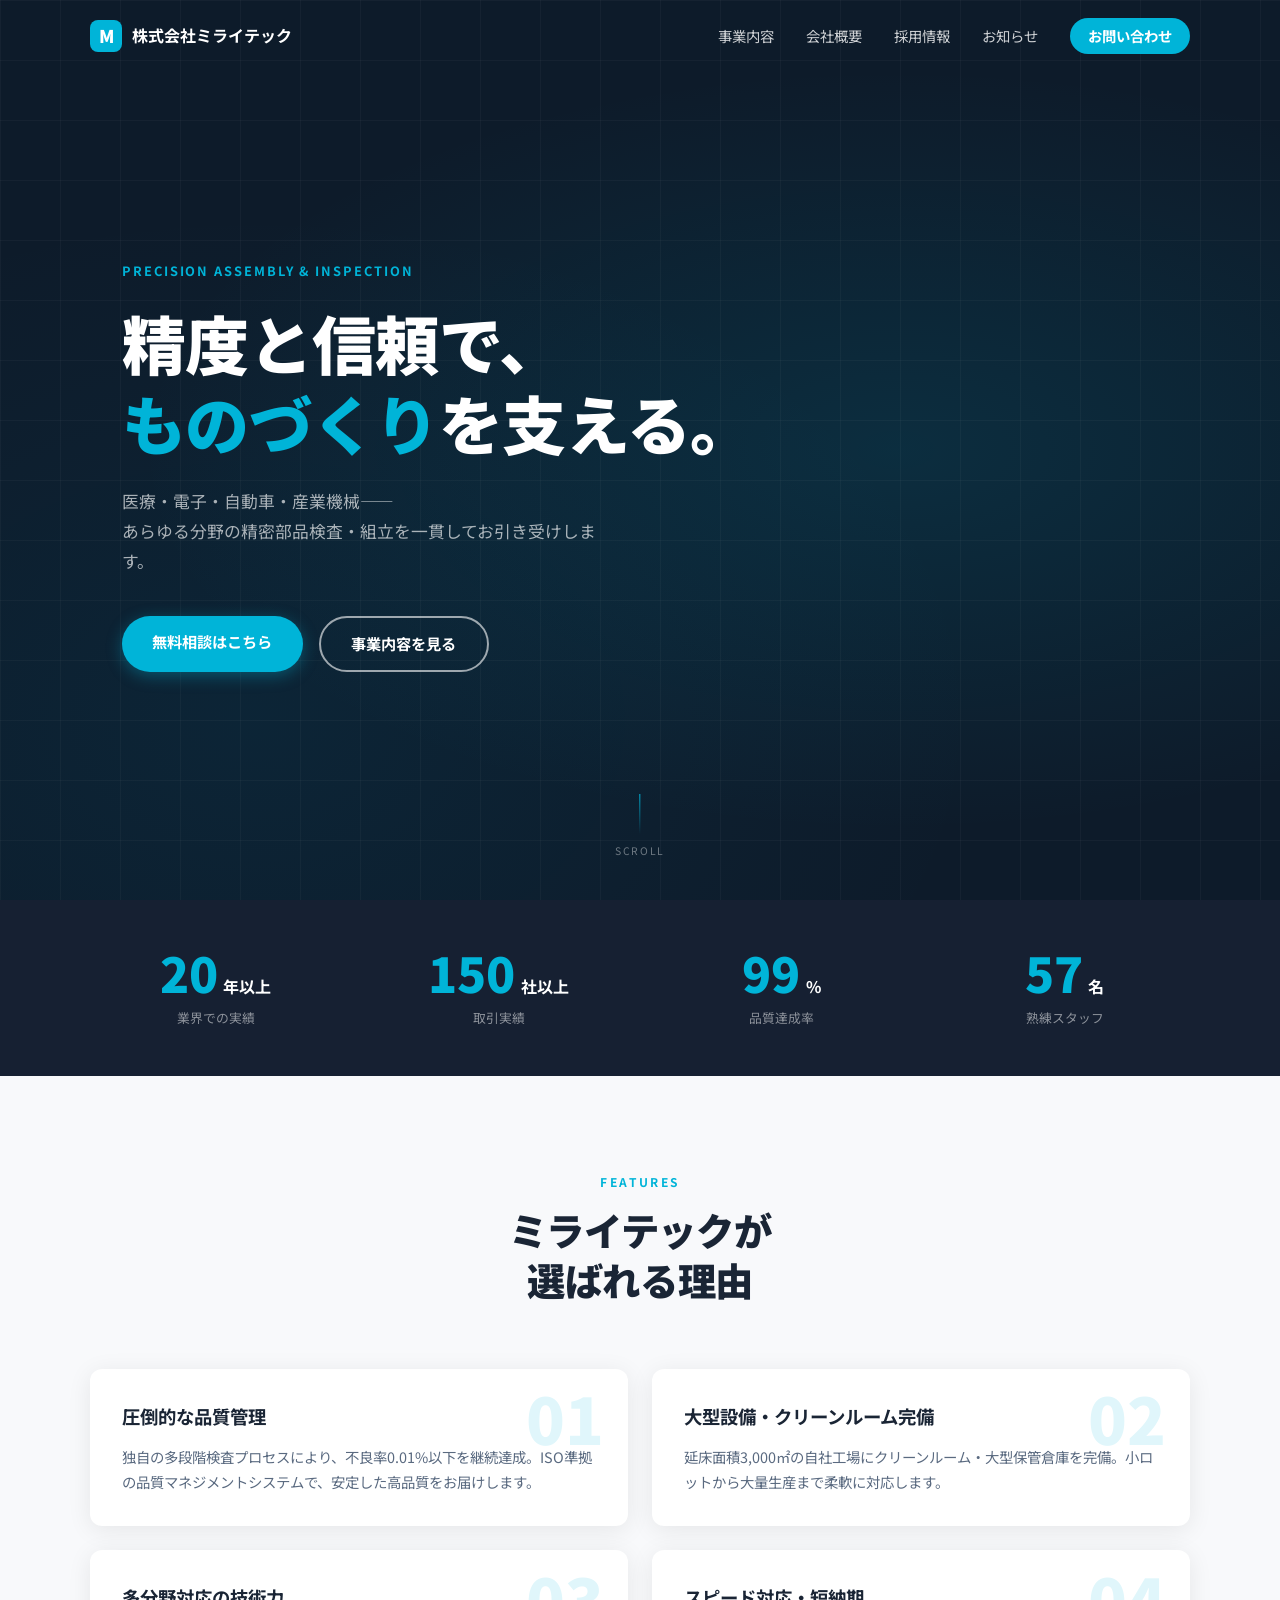
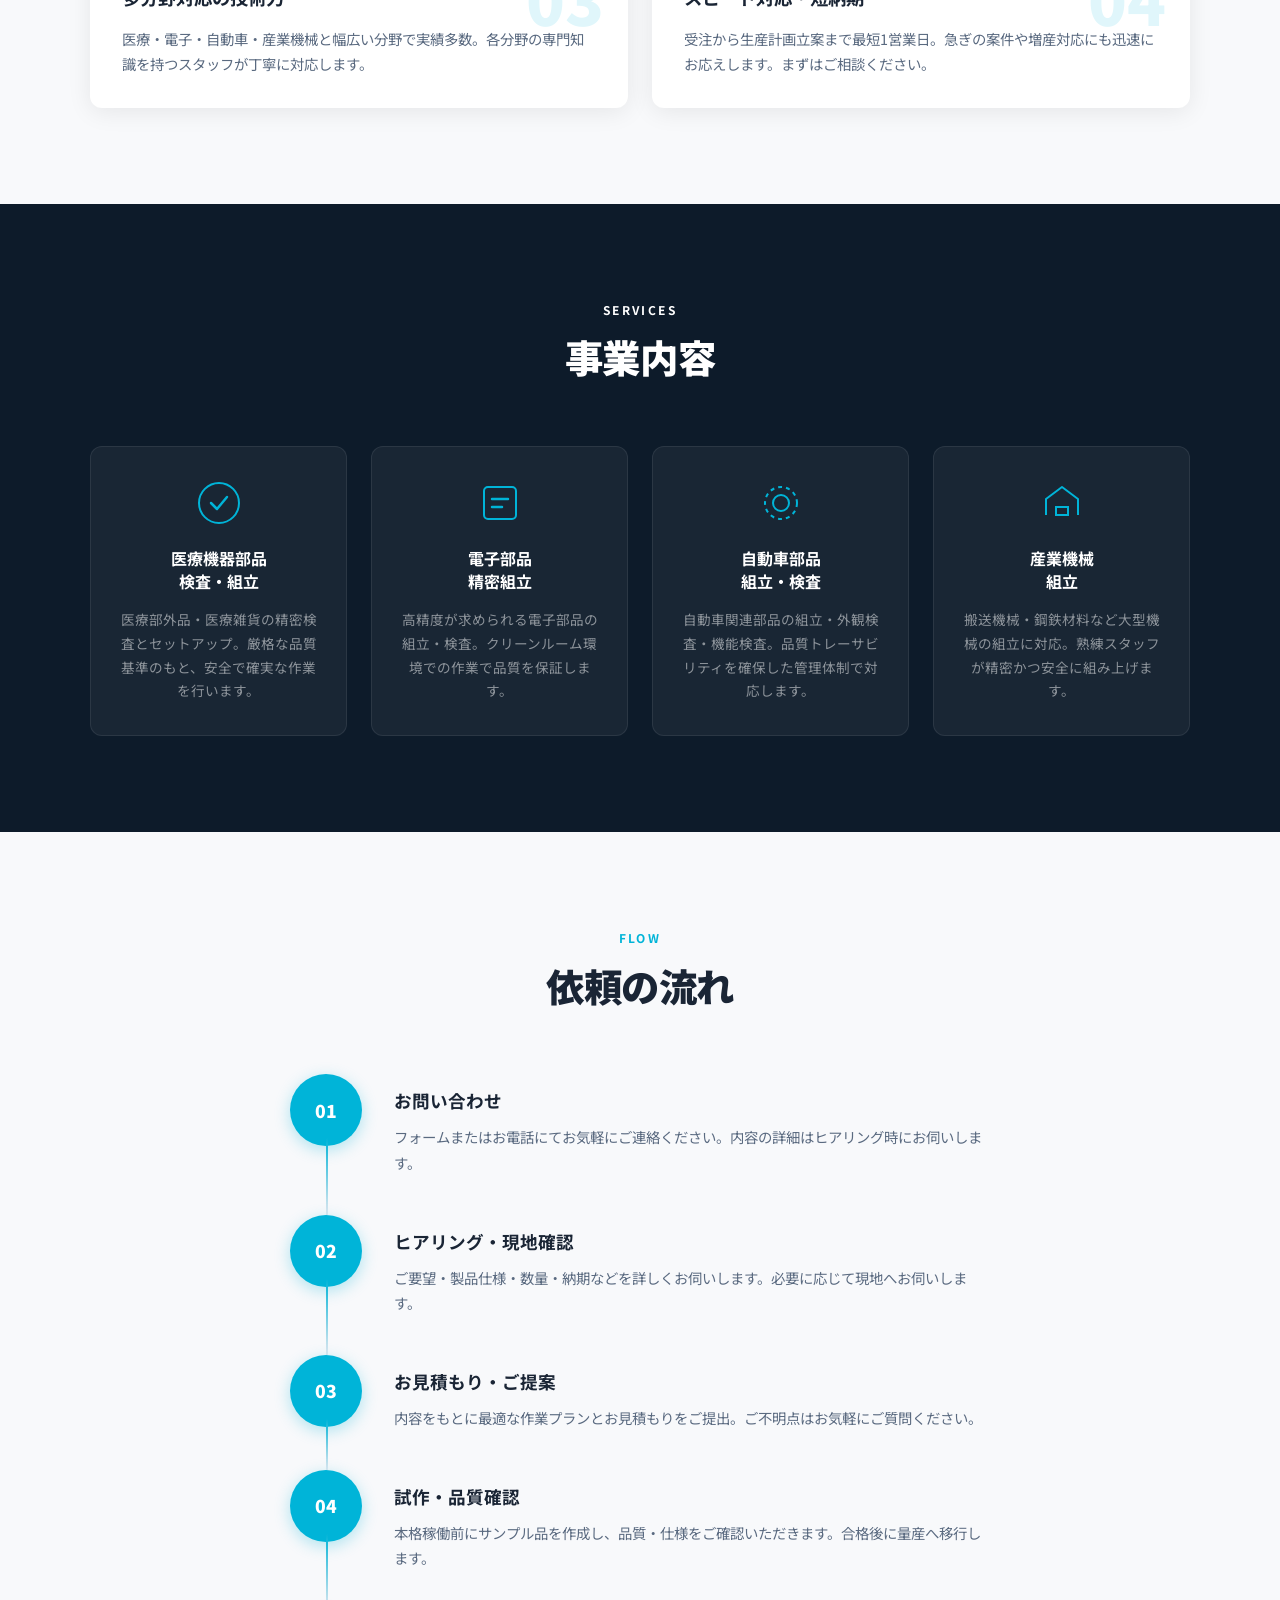
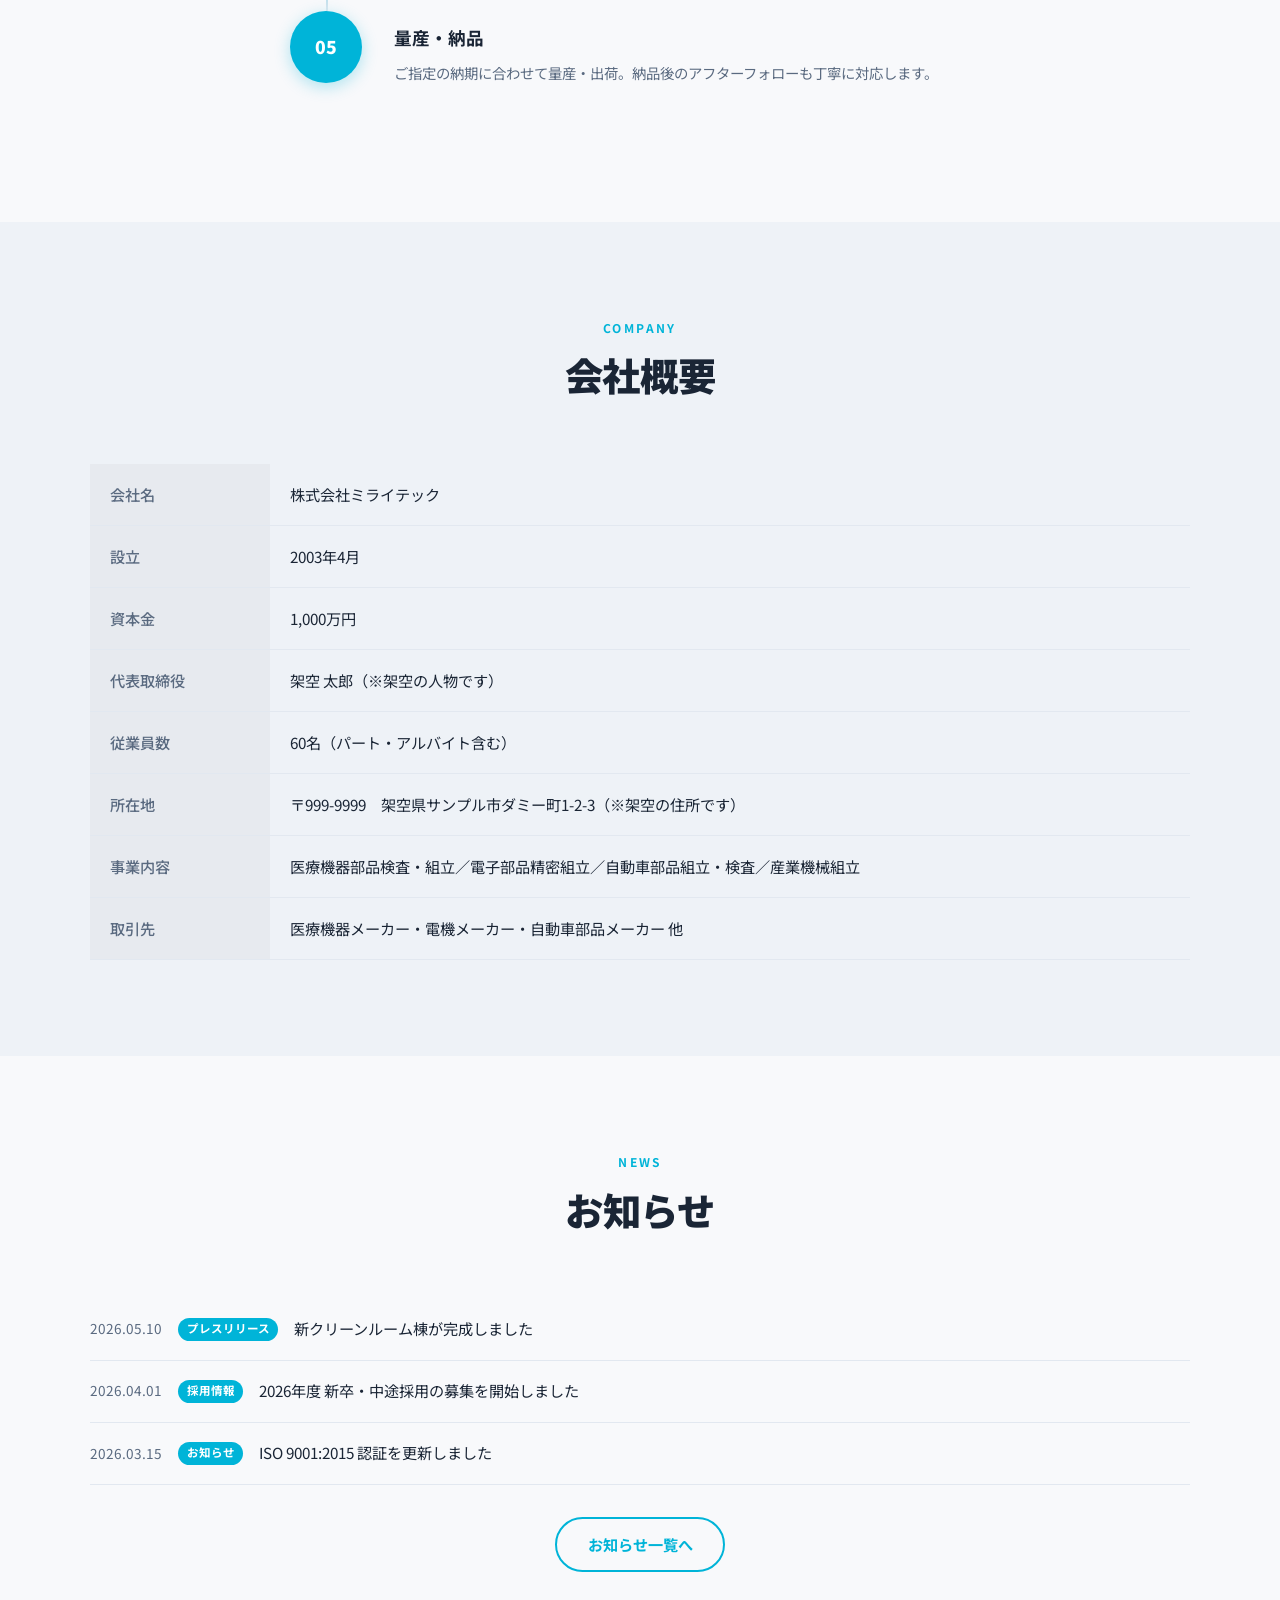
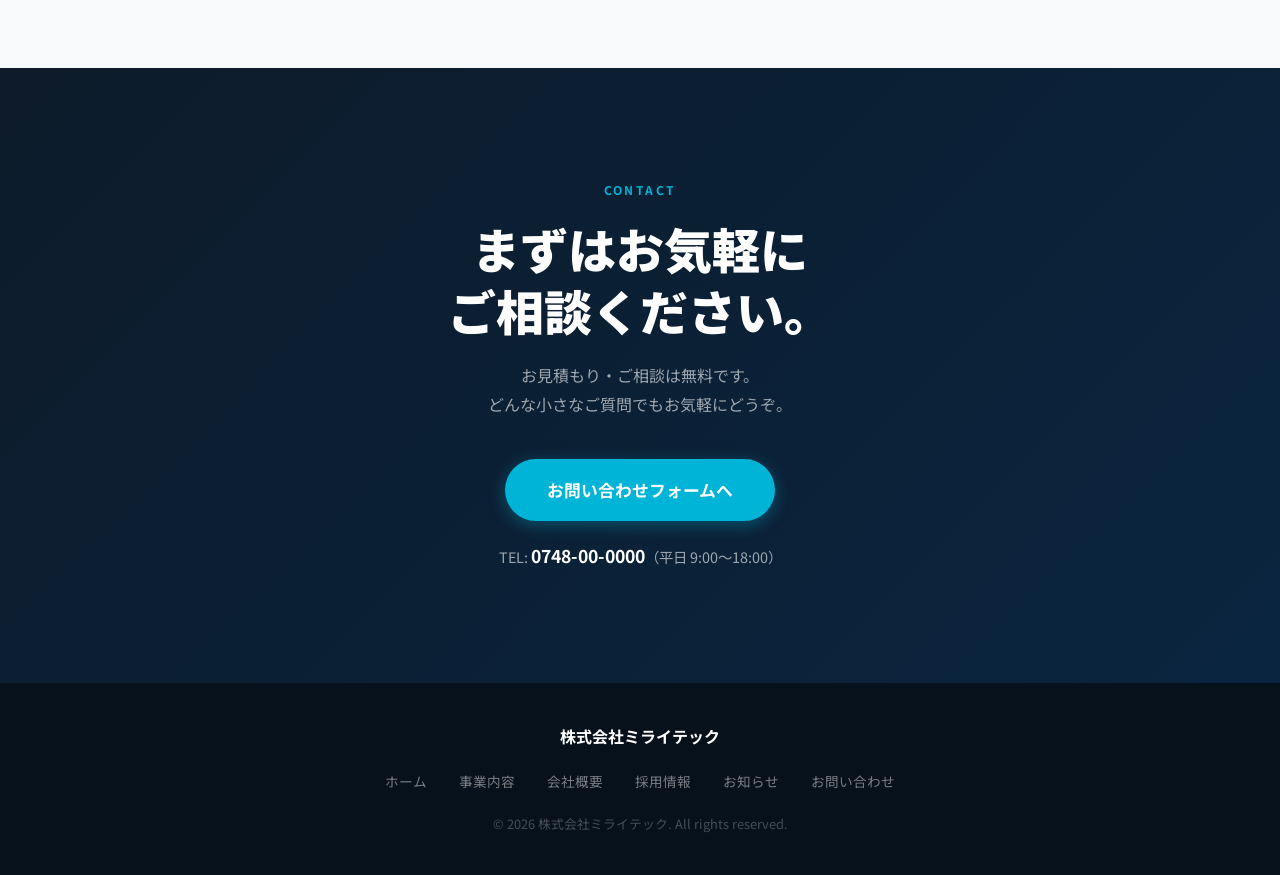
==== samples/sample01/index.html @ 369eb9e8 "Deploy: 2026-05-22 00:27" ====
<!DOCTYPE html>
<html lang="ja">
<head>
  <meta charset="UTF-8">
  <meta name="viewport" content="width=device-width, initial-scale=1.0">
  <title>株式会社ミライテック | 精密部品検査・組立</title>
  <link rel="preconnect" href="https://fonts.googleapis.com">
  <link rel="preconnect" href="https://fonts.gstatic.com" crossorigin>
  <link href="https://fonts.googleapis.com/css2?family=Noto+Sans+JP:wght@400;500;700;900&display=swap" rel="stylesheet">
  <link rel="stylesheet" href="style.css">
</head>
<body>

  <!-- Nav -->
  <header class="nav" id="top">
    <div class="nav__inner">
      <a href="#top" class="nav__logo">
        <span class="nav__logo-mark">M</span>
        <span>株式会社ミライテック</span>
      </a>
      <nav>
        <ul class="nav__links">
          <li><a href="services.html">事業内容</a></li>
          <li><a href="company.html">会社概要</a></li>
          <li><a href="recruit.html">採用情報</a></li>
          <li><a href="news.html">お知らせ</a></li>
          <li><a href="#contact" class="nav__cta">お問い合わせ</a></li>
        </ul>
      </nav>
    </div>
  </header>

  <!-- Hero -->
  <section class="hero" id="hero">
    <div class="hero__bg">
      <div class="hero__grid"></div>
    </div>
    <div class="hero__inner">
      <p class="hero__label">Precision Assembly &amp; Inspection</p>
      <h1 class="hero__title">精度と信頼で、<br><span class="hero__title--accent">ものづくり</span>を支える。</h1>
      <p class="hero__sub">医療・電子・自動車・産業機械——<br>あらゆる分野の精密部品検査・組立を一貫してお引き受けします。</p>
      <div class="hero__actions">
        <a href="#contact" class="btn btn--primary">無料相談はこちら</a>
        <a href="#services" class="btn btn--outline">事業内容を見る</a>
      </div>
    </div>
    <div class="hero__scroll">
      <span></span>
      <p>SCROLL</p>
    </div>
  </section>

  <!-- Stats -->
  <section class="stats">
    <div class="stats__inner">
      <div class="stats__item">
        <p class="stats__num" data-target="20">0</p>
        <p class="stats__unit">年以上</p>
        <p class="stats__label">業界での実績</p>
      </div>
      <div class="stats__item">
        <p class="stats__num" data-target="150">0</p>
        <p class="stats__unit">社以上</p>
        <p class="stats__label">取引実績</p>
      </div>
      <div class="stats__item">
        <p class="stats__num" data-target="99">0</p>
        <p class="stats__unit">%</p>
        <p class="stats__label">品質達成率</p>
      </div>
      <div class="stats__item">
        <p class="stats__num" data-target="60">0</p>
        <p class="stats__unit">名</p>
        <p class="stats__label">熟練スタッフ</p>
      </div>
    </div>
  </section>

  <!-- Features -->
  <section class="section" id="features">
    <div class="container">
      <div class="section__head">
        <p class="section__label">FEATURES</p>
        <h2 class="section__title">ミライテックが<br>選ばれる理由</h2>
      </div>
      <div class="features__grid">
        <div class="feature-card">
          <div class="feature-card__num">01</div>
          <h3 class="feature-card__title">圧倒的な品質管理</h3>
          <p class="feature-card__desc">独自の多段階検査プロセスにより、不良率0.01%以下を継続達成。ISO準拠の品質マネジメントシステムで、安定した高品質をお届けします。</p>
        </div>
        <div class="feature-card">
          <div class="feature-card__num">02</div>
          <h3 class="feature-card__title">大型設備・クリーンルーム完備</h3>
          <p class="feature-card__desc">延床面積3,000㎡の自社工場にクリーンルーム・大型保管倉庫を完備。小ロットから大量生産まで柔軟に対応します。</p>
        </div>
        <div class="feature-card">
          <div class="feature-card__num">03</div>
          <h3 class="feature-card__title">多分野対応の技術力</h3>
          <p class="feature-card__desc">医療・電子・自動車・産業機械と幅広い分野で実績多数。各分野の専門知識を持つスタッフが丁寧に対応します。</p>
        </div>
        <div class="feature-card">
          <div class="feature-card__num">04</div>
          <h3 class="feature-card__title">スピード対応・短納期</h3>
          <p class="feature-card__desc">受注から生産計画立案まで最短1営業日。急ぎの案件や増産対応にも迅速にお応えします。まずはご相談ください。</p>
        </div>
      </div>
    </div>
  </section>

  <!-- Services -->
  <section class="section section--dark" id="services">
    <div class="container">
      <div class="section__head section__head--light">
        <p class="section__label">SERVICES</p>
        <h2 class="section__title">事業内容</h2>
      </div>
      <div class="services__grid">
        <div class="service-card">
          <div class="service-card__icon">
            <svg viewBox="0 0 48 48" fill="none" xmlns="http://www.w3.org/2000/svg">
              <circle cx="24" cy="24" r="20" stroke="currentColor" stroke-width="2"/>
              <path d="M16 24l6 6 10-12" stroke="currentColor" stroke-width="2.5" stroke-linecap="round" stroke-linejoin="round"/>
            </svg>
          </div>
          <h3 class="service-card__title">医療機器部品<br>検査・組立</h3>
          <p class="service-card__desc">医療部外品・医療雑貨の精密検査とセットアップ。厳格な品質基準のもと、安全で確実な作業を行います。</p>
        </div>
        <div class="service-card">
          <div class="service-card__icon">
            <svg viewBox="0 0 48 48" fill="none" xmlns="http://www.w3.org/2000/svg">
              <rect x="8" y="8" width="32" height="32" rx="4" stroke="currentColor" stroke-width="2"/>
              <path d="M16 20h16M16 28h10" stroke="currentColor" stroke-width="2.5" stroke-linecap="round"/>
            </svg>
          </div>
          <h3 class="service-card__title">電子部品<br>精密組立</h3>
          <p class="service-card__desc">高精度が求められる電子部品の組立・検査。クリーンルーム環境での作業で品質を保証します。</p>
        </div>
        <div class="service-card">
          <div class="service-card__icon">
            <svg viewBox="0 0 48 48" fill="none" xmlns="http://www.w3.org/2000/svg">
              <circle cx="24" cy="24" r="8" stroke="currentColor" stroke-width="2"/>
              <circle cx="24" cy="24" r="16" stroke="currentColor" stroke-width="2" stroke-dasharray="4 4"/>
            </svg>
          </div>
          <h3 class="service-card__title">自動車部品<br>組立・検査</h3>
          <p class="service-card__desc">自動車関連部品の組立・外観検査・機能検査。品質トレーサビリティを確保した管理体制で対応します。</p>
        </div>
        <div class="service-card">
          <div class="service-card__icon">
            <svg viewBox="0 0 48 48" fill="none" xmlns="http://www.w3.org/2000/svg">
              <path d="M8 36V20l16-12 16 12v16" stroke="currentColor" stroke-width="2" stroke-linejoin="round"/>
              <rect x="18" y="28" width="12" height="8" stroke="currentColor" stroke-width="2"/>
            </svg>
          </div>
          <h3 class="service-card__title">産業機械<br>組立</h3>
          <p class="service-card__desc">搬送機械・鋼鉄材料など大型機械の組立に対応。熟練スタッフが精密かつ安全に組み上げます。</p>
        </div>
      </div>
    </div>
  </section>

  <!-- Flow -->
  <section class="section" id="flow">
    <div class="container">
      <div class="section__head">
        <p class="section__label">FLOW</p>
        <h2 class="section__title">依頼の流れ</h2>
      </div>
      <div class="flow__list">
        <div class="flow-step">
          <div class="flow-step__num">01</div>
          <div class="flow-step__body">
            <h3 class="flow-step__title">お問い合わせ</h3>
            <p class="flow-step__desc">フォームまたはお電話にてお気軽にご連絡ください。内容の詳細はヒアリング時にお伺いします。</p>
          </div>
        </div>
        <div class="flow-step">
          <div class="flow-step__num">02</div>
          <div class="flow-step__body">
            <h3 class="flow-step__title">ヒアリング・現地確認</h3>
            <p class="flow-step__desc">ご要望・製品仕様・数量・納期などを詳しくお伺いします。必要に応じて現地へお伺いします。</p>
          </div>
        </div>
        <div class="flow-step">
          <div class="flow-step__num">03</div>
          <div class="flow-step__body">
            <h3 class="flow-step__title">お見積もり・ご提案</h3>
            <p class="flow-step__desc">内容をもとに最適な作業プランとお見積もりをご提出。ご不明点はお気軽にご質問ください。</p>
          </div>
        </div>
        <div class="flow-step">
          <div class="flow-step__num">04</div>
          <div class="flow-step__body">
            <h3 class="flow-step__title">試作・品質確認</h3>
            <p class="flow-step__desc">本格稼働前にサンプル品を作成し、品質・仕様をご確認いただきます。合格後に量産へ移行します。</p>
          </div>
        </div>
        <div class="flow-step">
          <div class="flow-step__num">05</div>
          <div class="flow-step__body">
            <h3 class="flow-step__title">量産・納品</h3>
            <p class="flow-step__desc">ご指定の納期に合わせて量産・出荷。納品後のアフターフォローも丁寧に対応します。</p>
          </div>
        </div>
      </div>
    </div>
  </section>

  <!-- Company -->
  <section class="section section--alt" id="company">
    <div class="container">
      <div class="section__head">
        <p class="section__label">COMPANY</p>
        <h2 class="section__title">会社概要</h2>
      </div>
      <table class="company-table">
        <tbody>
          <tr>
            <th>会社名</th>
            <td>株式会社ミライテック</td>
          </tr>
          <tr>
            <th>設立</th>
            <td>2003年4月</td>
          </tr>
          <tr>
            <th>資本金</th>
            <td>1,000万円</td>
          </tr>
          <tr>
            <th>代表取締役</th>
            <td>架空 太郎（※架空の人物です）</td>
          </tr>
          <tr>
            <th>従業員数</th>
            <td>60名（パート・アルバイト含む）</td>
          </tr>
          <tr>
            <th>所在地</th>
            <td>〒999-9999　架空県サンプル市ダミー町1-2-3（※架空の住所です）</td>
          </tr>
          <tr>
            <th>事業内容</th>
            <td>医療機器部品検査・組立／電子部品精密組立／自動車部品組立・検査／産業機械組立</td>
          </tr>
          <tr>
            <th>取引先</th>
            <td>医療機器メーカー・電機メーカー・自動車部品メーカー 他</td>
          </tr>
        </tbody>
      </table>
    </div>
  </section>

  <!-- News -->
  <section class="section" id="news">
    <div class="container">
      <div class="section__head">
        <p class="section__label">NEWS</p>
        <h2 class="section__title">お知らせ</h2>
      </div>
      <ul class="news__list">
        <li class="news-item">
          <a href="news.html">
            <span class="news-item__date">2026.05.10</span>
            <span class="news-item__cat">プレスリリース</span>
            <span class="news-item__title">新クリーンルーム棟が完成しました</span>
          </a>
        </li>
        <li class="news-item">
          <a href="news.html">
            <span class="news-item__date">2026.04.01</span>
            <span class="news-item__cat">採用情報</span>
            <span class="news-item__title">2026年度 新卒・中途採用の募集を開始しました</span>
          </a>
        </li>
        <li class="news-item">
          <a href="news.html">
            <span class="news-item__date">2026.03.15</span>
            <span class="news-item__cat">お知らせ</span>
            <span class="news-item__title">ISO 9001:2015 認証を更新しました</span>
          </a>
        </li>
      </ul>
      <div class="news__more">
        <a href="news.html" class="btn btn--ghost">お知らせ一覧へ</a>
      </div>
    </div>
  </section>

  <!-- Contact -->
  <section class="section section--cta" id="contact">
    <div class="container">
      <p class="cta__label">CONTACT</p>
      <h2 class="cta__title">まずはお気軽に<br>ご相談ください。</h2>
      <p class="cta__sub">お見積もり・ご相談は無料です。<br>どんな小さなご質問でもお気軽にどうぞ。</p>
      <div class="cta__actions">
        <a href="#" class="btn btn--primary btn--lg">お問い合わせフォームへ</a>
        <p class="cta__tel">TEL: <a href="tel:0748-00-0000">0748-00-0000</a>（平日 9:00〜18:00）</p>
      </div>
    </div>
  </section>

  <!-- Footer -->
  <footer class="footer">
    <div class="footer__inner">
      <p class="footer__logo">株式会社ミライテック</p>
      <nav class="footer__nav">
        <a href="index.html">ホーム</a>
        <a href="services.html">事業内容</a>
        <a href="company.html">会社概要</a>
        <a href="recruit.html">採用情報</a>
        <a href="news.html">お知らせ</a>
        <a href="#contact">お問い合わせ</a>
      </nav>
      <p class="footer__copy">© 2026 株式会社ミライテック. All rights reserved.</p>
    </div>
  </footer>

  <script>
    // Nav scroll
    const nav = document.querySelector('.nav');
    window.addEventListener('scroll', () => {
      nav.classList.toggle('nav--scrolled', window.scrollY > 50);
    });

    // Counter animation
    const counters = document.querySelectorAll('.stats__num');
    const observer = new IntersectionObserver(entries => {
      entries.forEach(entry => {
        if (!entry.isIntersecting) return;
        const el = entry.target;
        const target = +el.dataset.target;
        let current = 0;
        const step = Math.ceil(target / 60);
        const timer = setInterval(() => {
          current = Math.min(current + step, target);
          el.textContent = current;
          if (current >= target) clearInterval(timer);
        }, 20);
        observer.unobserve(el);
      });
    }, { threshold: 0.5 });
    counters.forEach(c => observer.observe(c));
  </script>
</body>
</html>
---- samples/sample01/style.css ----
/* ===== Reset & Base ===== */
*, *::before, *::after { box-sizing: border-box; margin: 0; padding: 0; }

:root {
  --color-bg: #f8f9fb;
  --color-dark: #0d1b2a;
  --color-dark2: #162032;
  --color-accent: #00b4d8;
  --color-accent2: #0096c7;
  --color-text: #1a2535;
  --color-text-sub: #5a6a80;
  --color-border: #e2e8f0;
  --font: 'Noto Sans JP', sans-serif;
  --radius: 12px;
  --shadow: 0 4px 24px rgba(0,0,0,0.08);
}

html { scroll-behavior: smooth; }

body {
  font-family: var(--font);
  color: var(--color-text);
  background: var(--color-bg);
  line-height: 1.7;
}

a { text-decoration: none; color: inherit; }
img { display: block; max-width: 100%; }

/* ===== Buttons ===== */
.btn {
  display: inline-block;
  padding: 0.85em 2em;
  border-radius: 99px;
  font-weight: 700;
  font-size: 0.95rem;
  transition: all 0.2s;
  cursor: pointer;
}

.btn--primary {
  background: var(--color-accent);
  color: #fff;
  box-shadow: 0 4px 16px rgba(0,180,216,0.35);
}
.btn--primary:hover { background: var(--color-accent2); transform: translateY(-2px); box-shadow: 0 6px 20px rgba(0,180,216,0.45); }

.btn--outline {
  border: 2px solid rgba(255,255,255,0.6);
  color: #fff;
}
.btn--outline:hover { background: rgba(255,255,255,0.1); }

.btn--lg { padding: 1em 2.5em; font-size: 1.05rem; }

/* ===== Nav ===== */
.nav {
  position: fixed;
  top: 0; left: 0; right: 0;
  z-index: 100;
  padding: 1.25rem 2rem;
  transition: all 0.3s;
}

.nav--scrolled {
  background: rgba(13,27,42,0.95);
  backdrop-filter: blur(12px);
  padding: 0.75rem 2rem;
  box-shadow: 0 2px 20px rgba(0,0,0,0.3);
}

.nav__inner {
  max-width: 1100px;
  margin: 0 auto;
  display: flex;
  align-items: center;
  justify-content: space-between;
}

.nav__logo {
  display: flex;
  align-items: center;
  gap: 0.6rem;
  color: #fff;
  font-weight: 700;
  font-size: 1rem;
}

.nav__logo-mark {
  width: 32px; height: 32px;
  background: var(--color-accent);
  color: #fff;
  border-radius: 8px;
  display: flex;
  align-items: center;
  justify-content: center;
  font-weight: 900;
  font-size: 1.1rem;
}

.nav__links {
  list-style: none;
  display: flex;
  align-items: center;
  gap: 2rem;
}

.nav__links a {
  color: rgba(255,255,255,0.8);
  font-size: 0.9rem;
  transition: color 0.2s;
}
.nav__links a:hover { color: #fff; }

.nav__cta {
  background: var(--color-accent) !important;
  color: #fff !important;
  padding: 0.5em 1.25em;
  border-radius: 99px;
  font-weight: 700 !important;
}
.nav__cta:hover { background: var(--color-accent2) !important; }

/* ===== Hero ===== */
.hero {
  min-height: 100vh;
  background: var(--color-dark);
  display: flex;
  align-items: center;
  position: relative;
  overflow: hidden;
}

.hero__bg {
  position: absolute;
  inset: 0;
  background: radial-gradient(ellipse at 70% 50%, rgba(0,180,216,0.12) 0%, transparent 60%),
              radial-gradient(ellipse at 20% 80%, rgba(0,150,199,0.08) 0%, transparent 50%);
}

.hero__grid {
  position: absolute;
  inset: 0;
  background-image:
    linear-gradient(rgba(255,255,255,0.03) 1px, transparent 1px),
    linear-gradient(90deg, rgba(255,255,255,0.03) 1px, transparent 1px);
  background-size: 60px 60px;
}

.hero__inner {
  position: relative;
  max-width: 1100px;
  margin: 0 auto;
  padding: 8rem 2rem 6rem;
  width: 100%;
}

.hero__label {
  color: var(--color-accent);
  font-size: 0.8rem;
  font-weight: 700;
  letter-spacing: 0.15em;
  text-transform: uppercase;
  margin-bottom: 1.25rem;
}

.hero__title {
  color: #fff;
  font-size: clamp(2.5rem, 5vw, 4rem);
  font-weight: 900;
  line-height: 1.25;
  margin-bottom: 1.5rem;
  letter-spacing: -0.01em;
}

.hero__title--accent {
  color: var(--color-accent);
}

.hero__sub {
  color: rgba(255,255,255,0.65);
  font-size: 1.05rem;
  line-height: 1.8;
  margin-bottom: 2.5rem;
  max-width: 480px;
}

.hero__actions {
  display: flex;
  gap: 1rem;
  flex-wrap: wrap;
}

.hero__scroll {
  position: absolute;
  bottom: 2.5rem;
  left: 50%;
  transform: translateX(-50%);
  display: flex;
  flex-direction: column;
  align-items: center;
  gap: 0.5rem;
  color: rgba(255,255,255,0.4);
  font-size: 0.65rem;
  letter-spacing: 0.15em;
}

.hero__scroll span {
  display: block;
  width: 1px;
  height: 40px;
  background: linear-gradient(to bottom, var(--color-accent), transparent);
  animation: scrollLine 1.8s ease-in-out infinite;
}

@keyframes scrollLine {
  0% { opacity: 0; transform: scaleY(0); transform-origin: top; }
  50% { opacity: 1; transform: scaleY(1); transform-origin: top; }
  100% { opacity: 0; transform: scaleY(1); transform-origin: bottom; }
}

/* ===== Stats ===== */
.stats {
  background: var(--color-dark2);
  padding: 3rem 2rem;
}

.stats__inner {
  max-width: 1100px;
  margin: 0 auto;
  display: grid;
  grid-template-columns: repeat(4, 1fr);
  gap: 2rem;
  text-align: center;
}

.stats__num {
  font-size: 3rem;
  font-weight: 900;
  color: var(--color-accent);
  line-height: 1;
  display: inline-block;
}

.stats__unit {
  font-size: 1rem;
  color: #fff;
  font-weight: 700;
  margin-left: 0.1em;
}

.stats__num + .stats__unit { display: inline; }

.stats__label {
  color: rgba(255,255,255,0.5);
  font-size: 0.8rem;
  margin-top: 0.4rem;
}

/* ===== Section Common ===== */
.section { padding: 6rem 2rem; }
.section--dark { background: var(--color-dark); }
.section--alt { background: #eef2f7; }

.container {
  max-width: 1100px;
  margin: 0 auto;
}

.section__head {
  text-align: center;
  margin-bottom: 4rem;
}

.section__head--light .section__label,
.section__head--light .section__title { color: #fff; }

.section__label {
  font-size: 0.75rem;
  font-weight: 700;
  letter-spacing: 0.2em;
  color: var(--color-accent);
  text-transform: uppercase;
  margin-bottom: 0.75rem;
}

.section__title {
  font-size: clamp(1.75rem, 3vw, 2.5rem);
  font-weight: 900;
  line-height: 1.3;
  letter-spacing: -0.01em;
}

/* ===== Features ===== */
.features__grid {
  display: grid;
  grid-template-columns: repeat(2, 1fr);
  gap: 1.5rem;
}

.feature-card {
  background: #fff;
  border-radius: var(--radius);
  padding: 2rem 2rem 2rem 2rem;
  box-shadow: var(--shadow);
  position: relative;
  overflow: hidden;
  transition: transform 0.2s, box-shadow 0.2s;
}
.feature-card:hover { transform: translateY(-4px); box-shadow: 0 8px 32px rgba(0,0,0,0.12); }

.feature-card__num {
  font-size: 4rem;
  font-weight: 900;
  color: var(--color-accent);
  opacity: 0.12;
  position: absolute;
  top: 1rem; right: 1.5rem;
  line-height: 1;
  pointer-events: none;
}

.feature-card__title {
  font-size: 1.15rem;
  font-weight: 700;
  margin-bottom: 0.75rem;
  color: var(--color-text);
}

.feature-card__desc {
  font-size: 0.9rem;
  color: var(--color-text-sub);
  line-height: 1.75;
}

/* ===== Services ===== */
.services__grid {
  display: grid;
  grid-template-columns: repeat(4, 1fr);
  gap: 1.5rem;
}

.service-card {
  background: rgba(255,255,255,0.05);
  border: 1px solid rgba(255,255,255,0.08);
  border-radius: var(--radius);
  padding: 2rem 1.5rem;
  transition: all 0.2s;
  text-align: center;
}
.service-card:hover {
  background: rgba(0,180,216,0.1);
  border-color: var(--color-accent);
  transform: translateY(-4px);
}

.service-card__icon {
  width: 48px; height: 48px;
  color: var(--color-accent);
  margin: 0 auto 1.25rem;
}

.service-card__title {
  font-size: 1rem;
  font-weight: 700;
  color: #fff;
  margin-bottom: 1rem;
  line-height: 1.4;
}

.service-card__desc {
  font-size: 0.85rem;
  color: rgba(255,255,255,0.5);
  line-height: 1.75;
}

/* ===== Flow ===== */
.flow__list {
  display: flex;
  flex-direction: column;
  gap: 0;
  max-width: 700px;
  margin: 0 auto;
}

.flow-step {
  display: flex;
  gap: 2rem;
  align-items: flex-start;
  position: relative;
  padding-bottom: 2.5rem;
}

.flow-step:not(:last-child)::before {
  content: '';
  position: absolute;
  left: 2.25rem;
  top: 4rem;
  bottom: 0;
  width: 2px;
  background: linear-gradient(to bottom, var(--color-accent), var(--color-border));
}

.flow-step__num {
  flex-shrink: 0;
  width: 4.5rem; height: 4.5rem;
  background: var(--color-accent);
  color: #fff;
  border-radius: 50%;
  display: flex;
  align-items: center;
  justify-content: center;
  font-size: 1.1rem;
  font-weight: 900;
  box-shadow: 0 4px 16px rgba(0,180,216,0.3);
}

.flow-step__body {
  padding-top: 0.75rem;
}

.flow-step__title {
  font-size: 1.1rem;
  font-weight: 700;
  margin-bottom: 0.5rem;
}

.flow-step__desc {
  font-size: 0.9rem;
  color: var(--color-text-sub);
  line-height: 1.75;
}

/* ===== Company Table ===== */
.company-table {
  width: 100%;
  border-collapse: collapse;
}

.company-table tr {
  border-bottom: 1px solid var(--color-border);
}

.company-table th,
.company-table td {
  padding: 1.1rem 1.25rem;
  text-align: left;
  font-size: 0.95rem;
}

.company-table th {
  width: 180px;
  color: var(--color-text-sub);
  font-weight: 500;
  background: rgba(0,0,0,0.03);
}

.company-table td {
  color: var(--color-text);
}

/* ===== CTA / Contact ===== */
.section--cta {
  background: linear-gradient(135deg, var(--color-dark) 0%, #0a2540 100%);
  text-align: center;
  padding: 7rem 2rem;
}

.cta__label {
  font-size: 0.75rem;
  font-weight: 700;
  letter-spacing: 0.2em;
  color: var(--color-accent);
  text-transform: uppercase;
  margin-bottom: 1rem;
}

.cta__title {
  font-size: clamp(2rem, 4vw, 3rem);
  font-weight: 900;
  color: #fff;
  margin-bottom: 1.25rem;
  line-height: 1.3;
}

.cta__sub {
  color: rgba(255,255,255,0.6);
  font-size: 1rem;
  line-height: 1.8;
  margin-bottom: 2.5rem;
}

.cta__actions {
  display: flex;
  flex-direction: column;
  align-items: center;
  gap: 1.25rem;
}

.cta__tel {
  color: rgba(255,255,255,0.6);
  font-size: 0.9rem;
}
.cta__tel a {
  color: #fff;
  font-weight: 700;
  font-size: 1.1rem;
}

/* ===== Footer ===== */
.footer {
  background: #07111c;
  padding: 2.5rem 2rem;
}

.footer__inner {
  max-width: 1100px;
  margin: 0 auto;
  display: flex;
  flex-direction: column;
  align-items: center;
  gap: 1.25rem;
}

.footer__logo {
  color: #fff;
  font-weight: 700;
}

.footer__nav {
  display: flex;
  gap: 2rem;
  flex-wrap: wrap;
  justify-content: center;
}

.footer__nav a {
  color: rgba(255,255,255,0.45);
  font-size: 0.85rem;
  transition: color 0.2s;
}
.footer__nav a:hover { color: #fff; }

.footer__copy {
  color: rgba(255,255,255,0.25);
  font-size: 0.8rem;
}

/* ===== Nav Active ===== */
.nav__active { color: var(--color-accent) !important; }

/* ===== Page Hero ===== */
.page-hero {
  background: var(--color-dark);
  padding: 9rem 2rem 5rem;
  position: relative;
  overflow: hidden;
}
.page-hero::before {
  content: '';
  position: absolute;
  inset: 0;
  background: radial-gradient(ellipse at 60% 50%, rgba(0,180,216,0.1) 0%, transparent 60%);
}
.page-hero--sm { padding: 8rem 2rem 4rem; }
.page-hero__inner {
  max-width: 1100px;
  margin: 0 auto;
  position: relative;
}
.page-hero__label {
  color: var(--color-accent);
  font-size: 0.75rem;
  font-weight: 700;
  letter-spacing: 0.2em;
  text-transform: uppercase;
  margin-bottom: 0.75rem;
}
.page-hero__title {
  color: #fff;
  font-size: clamp(2rem, 4vw, 3rem);
  font-weight: 900;
  margin-bottom: 1rem;
}
.page-hero__sub {
  color: rgba(255,255,255,0.6);
  font-size: 1rem;
  line-height: 1.8;
}

/* ===== News (index) ===== */
.news__list { list-style: none; padding: 0; }
.news-item a {
  display: flex;
  align-items: center;
  gap: 1rem;
  padding: 1.1rem 0;
  border-bottom: 1px solid var(--color-border);
  transition: color 0.2s;
  flex-wrap: wrap;
}
.news-item a:hover { color: var(--color-accent); }
.news-item__date { font-size: 0.85rem; color: var(--color-text-sub); white-space: nowrap; }
.news-item__cat {
  font-size: 0.72rem;
  font-weight: 700;
  background: var(--color-accent);
  color: #fff;
  padding: 0.15em 0.75em;
  border-radius: 99px;
  white-space: nowrap;
}
.news-item__title { font-size: 0.95rem; }
.news__more { text-align: center; margin-top: 2rem; }
.btn--ghost {
  border: 2px solid var(--color-accent);
  color: var(--color-accent);
  background: transparent;
}
.btn--ghost:hover { background: var(--color-accent); color: #fff; }

/* ===== Service Detail ===== */
.service-detail { padding: 5rem 2rem; }
.service-detail--alt { background: #eef2f7; }
.service-detail__inner {
  display: grid;
  grid-template-columns: 1fr 2fr;
  gap: 4rem;
  align-items: start;
}
.service-detail__inner--rev { }
.service-detail__num {
  font-size: 5rem;
  font-weight: 900;
  color: var(--color-accent);
  opacity: 0.2;
  line-height: 1;
  margin-bottom: 0.5rem;
}
.service-detail__title {
  font-size: 1.75rem;
  font-weight: 900;
  line-height: 1.3;
  margin-bottom: 1rem;
}
.service-detail__lead {
  color: var(--color-text-sub);
  font-size: 0.95rem;
  line-height: 1.75;
}
.service-detail__body p {
  font-size: 0.95rem;
  line-height: 1.85;
  color: var(--color-text);
  margin-bottom: 1rem;
}
.service-detail__tags {
  display: flex;
  flex-wrap: wrap;
  gap: 0.5rem;
  margin-top: 1.5rem;
}
.service-detail__tags span {
  font-size: 0.8rem;
  border: 1px solid var(--color-accent);
  color: var(--color-accent);
  padding: 0.25em 0.85em;
  border-radius: 99px;
}

/* ===== Philosophy ===== */
.philosophy__catch {
  font-size: clamp(1.5rem, 3vw, 2.25rem);
  font-weight: 900;
  line-height: 1.4;
  margin-bottom: 2rem;
  color: var(--color-text);
}
.philosophy__text p {
  font-size: 0.95rem;
  line-height: 1.85;
  margin-bottom: 1rem;
  color: var(--color-text-sub);
}
.philosophy__values {
  display: grid;
  grid-template-columns: repeat(3, 1fr);
  gap: 1.5rem;
  margin-top: 3rem;
}
.value-item {
  border-top: 3px solid var(--color-accent);
  padding-top: 1rem;
}
.value-item h3 {
  font-size: 1.1rem;
  font-weight: 900;
  color: var(--color-accent);
  margin-bottom: 0.5rem;
  letter-spacing: 0.05em;
}
.value-item p { font-size: 0.88rem; color: var(--color-text-sub); line-height: 1.7; }

/* ===== History ===== */
.history__list { max-width: 700px; margin: 0 auto; }
.history-item {
  display: grid;
  grid-template-columns: 80px 1fr;
  gap: 2rem;
  padding-bottom: 2rem;
  border-left: 2px solid var(--color-accent);
  margin-left: 40px;
  padding-left: 2rem;
  position: relative;
}
.history-item::before {
  content: '';
  width: 12px; height: 12px;
  background: var(--color-accent);
  border-radius: 50%;
  position: absolute;
  left: -7px; top: 4px;
}
.history-item__year {
  font-size: 1.2rem;
  font-weight: 900;
  color: var(--color-accent);
  line-height: 1;
  padding-top: 0.2rem;
}
.history-item__month { font-size: 0.8rem; color: var(--color-text-sub); margin-bottom: 0.25rem; }
.history-item__text { font-size: 0.92rem; line-height: 1.75; color: var(--color-text); }

/* ===== Facilities ===== */
.facilities__grid {
  display: grid;
  grid-template-columns: repeat(2, 1fr);
  gap: 1.5rem;
}
.facility-card {
  background: #fff;
  border-radius: var(--radius);
  padding: 2rem;
  box-shadow: var(--shadow);
  display: flex;
  flex-direction: column;
  gap: 0.75rem;
  transition: transform 0.2s;
}
.facility-card:hover { transform: translateY(-3px); }
.facility-card__icon {
  width: 44px; height: 44px;
  color: var(--color-accent);
}
.facility-card__title { font-size: 1rem; font-weight: 700; }
.facility-card__desc { font-size: 0.88rem; color: var(--color-text-sub); line-height: 1.75; }

/* ===== Recruit ===== */
.recruit-message {
  max-width: 720px;
  margin: 0 auto;
  background: #fff;
  border-radius: var(--radius);
  padding: 2.5rem;
  box-shadow: var(--shadow);
}
.recruit-message__text p {
  font-size: 0.95rem;
  line-height: 1.85;
  margin-bottom: 1rem;
  color: var(--color-text);
}
.recruit-message__sign {
  font-weight: 700;
  font-size: 0.9rem !important;
  color: var(--color-text-sub) !important;
  margin-top: 1.5rem;
  text-align: right;
}
.env__grid {
  display: grid;
  grid-template-columns: repeat(2, 1fr);
  gap: 1.5rem;
}
.env-card {
  background: #fff;
  border-radius: var(--radius);
  padding: 2rem;
  box-shadow: var(--shadow);
  position: relative;
  overflow: hidden;
}
.env-card__num {
  font-size: 4rem;
  font-weight: 900;
  color: var(--color-accent);
  opacity: 0.1;
  position: absolute;
  top: 0.5rem; right: 1rem;
  line-height: 1;
}
.env-card__title { font-size: 1rem; font-weight: 700; margin-bottom: 0.75rem; }
.env-card__desc { font-size: 0.88rem; color: var(--color-text-sub); line-height: 1.75; }

.job-card {
  background: #fff;
  border-radius: var(--radius);
  box-shadow: var(--shadow);
  overflow: hidden;
  margin-bottom: 2rem;
}
.job-card__head {
  background: var(--color-dark);
  padding: 1.5rem 2rem;
  display: flex;
  align-items: center;
  gap: 1rem;
}
.job-card__type {
  font-size: 0.75rem;
  font-weight: 700;
  background: var(--color-accent);
  color: #fff;
  padding: 0.25em 0.85em;
  border-radius: 99px;
  white-space: nowrap;
}
.job-card__type--part { background: #64748b; }
.job-card__title { color: #fff; font-size: 1.05rem; font-weight: 700; }
.job-table { width: 100%; border-collapse: collapse; }
.job-table tr { border-bottom: 1px solid var(--color-border); }
.job-table th, .job-table td { padding: 1rem 1.5rem; font-size: 0.9rem; text-align: left; }
.job-table th { width: 140px; color: var(--color-text-sub); font-weight: 500; background: rgba(0,0,0,0.02); }

.apply__steps {
  display: flex;
  align-items: flex-start;
  justify-content: center;
  gap: 1rem;
  flex-wrap: wrap;
}
.apply-step {
  flex: 1;
  min-width: 160px;
  max-width: 200px;
  text-align: center;
}
.apply-step__num {
  width: 3.5rem; height: 3.5rem;
  background: var(--color-accent);
  color: #fff;
  border-radius: 50%;
  display: flex;
  align-items: center;
  justify-content: center;
  font-weight: 900;
  font-size: 1rem;
  margin: 0 auto 0.75rem;
  box-shadow: 0 4px 12px rgba(0,180,216,0.3);
}
.apply-step__title { font-weight: 700; font-size: 0.95rem; margin-bottom: 0.5rem; }
.apply-step__desc { font-size: 0.82rem; color: var(--color-text-sub); line-height: 1.65; }
.apply-step__arrow { font-size: 1.5rem; color: var(--color-accent); padding-top: 1rem; }

/* ===== News Full ===== */
.container--narrow { max-width: 800px; }
.news-filter {
  display: flex;
  gap: 0.5rem;
  flex-wrap: wrap;
  margin-bottom: 2.5rem;
}
.news-filter__btn {
  padding: 0.4em 1.1em;
  border-radius: 99px;
  border: 1px solid var(--color-border);
  background: #fff;
  font-size: 0.85rem;
  cursor: pointer;
  transition: all 0.2s;
  font-family: var(--font);
}
.news-filter__btn:hover { border-color: var(--color-accent); color: var(--color-accent); }
.news-filter__btn--active { background: var(--color-accent); border-color: var(--color-accent); color: #fff; }

.news-full__list { list-style: none; padding: 0; }
.news-full__item { border-bottom: 1px solid var(--color-border); padding: 2rem 0; }
.news-full__meta { display: flex; align-items: center; gap: 0.75rem; margin-bottom: 0.75rem; }
.news-full__date { font-size: 0.85rem; color: var(--color-text-sub); }
.news-full__cat {
  font-size: 0.72rem; font-weight: 700;
  padding: 0.15em 0.75em; border-radius: 99px; color: #fff;
}
.news-full__cat--press { background: var(--color-accent); }
.news-full__cat--recruit { background: #7c3aed; }
.news-full__cat--info { background: #64748b; }
.news-full__title { font-size: 1.05rem; font-weight: 700; margin-bottom: 0.75rem; }
.news-full__body { font-size: 0.9rem; color: var(--color-text-sub); line-height: 1.8; }
.news-full__body a { color: var(--color-accent); text-decoration: underline; }

/* ===== Responsive ===== */
@media (max-width: 900px) {
  .services__grid { grid-template-columns: repeat(2, 1fr); }
  .stats__inner { grid-template-columns: repeat(2, 1fr); }
  .service-detail__inner { grid-template-columns: 1fr; gap: 1.5rem; }
  .philosophy__values { grid-template-columns: 1fr; }
  .facilities__grid { grid-template-columns: 1fr; }
  .env__grid { grid-template-columns: 1fr; }
}

@media (max-width: 640px) {
  .nav__links { display: none; }
  .features__grid { grid-template-columns: 1fr; }
  .services__grid { grid-template-columns: 1fr; }
  .stats__inner { grid-template-columns: repeat(2, 1fr); }
  .hero__actions { flex-direction: column; }
  .company-table th { width: 110px; }
  .apply__steps { flex-direction: column; align-items: center; }
  .apply-step__arrow { transform: rotate(90deg); padding: 0; }
  .history-item { grid-template-columns: 60px 1fr; gap: 1rem; }
}
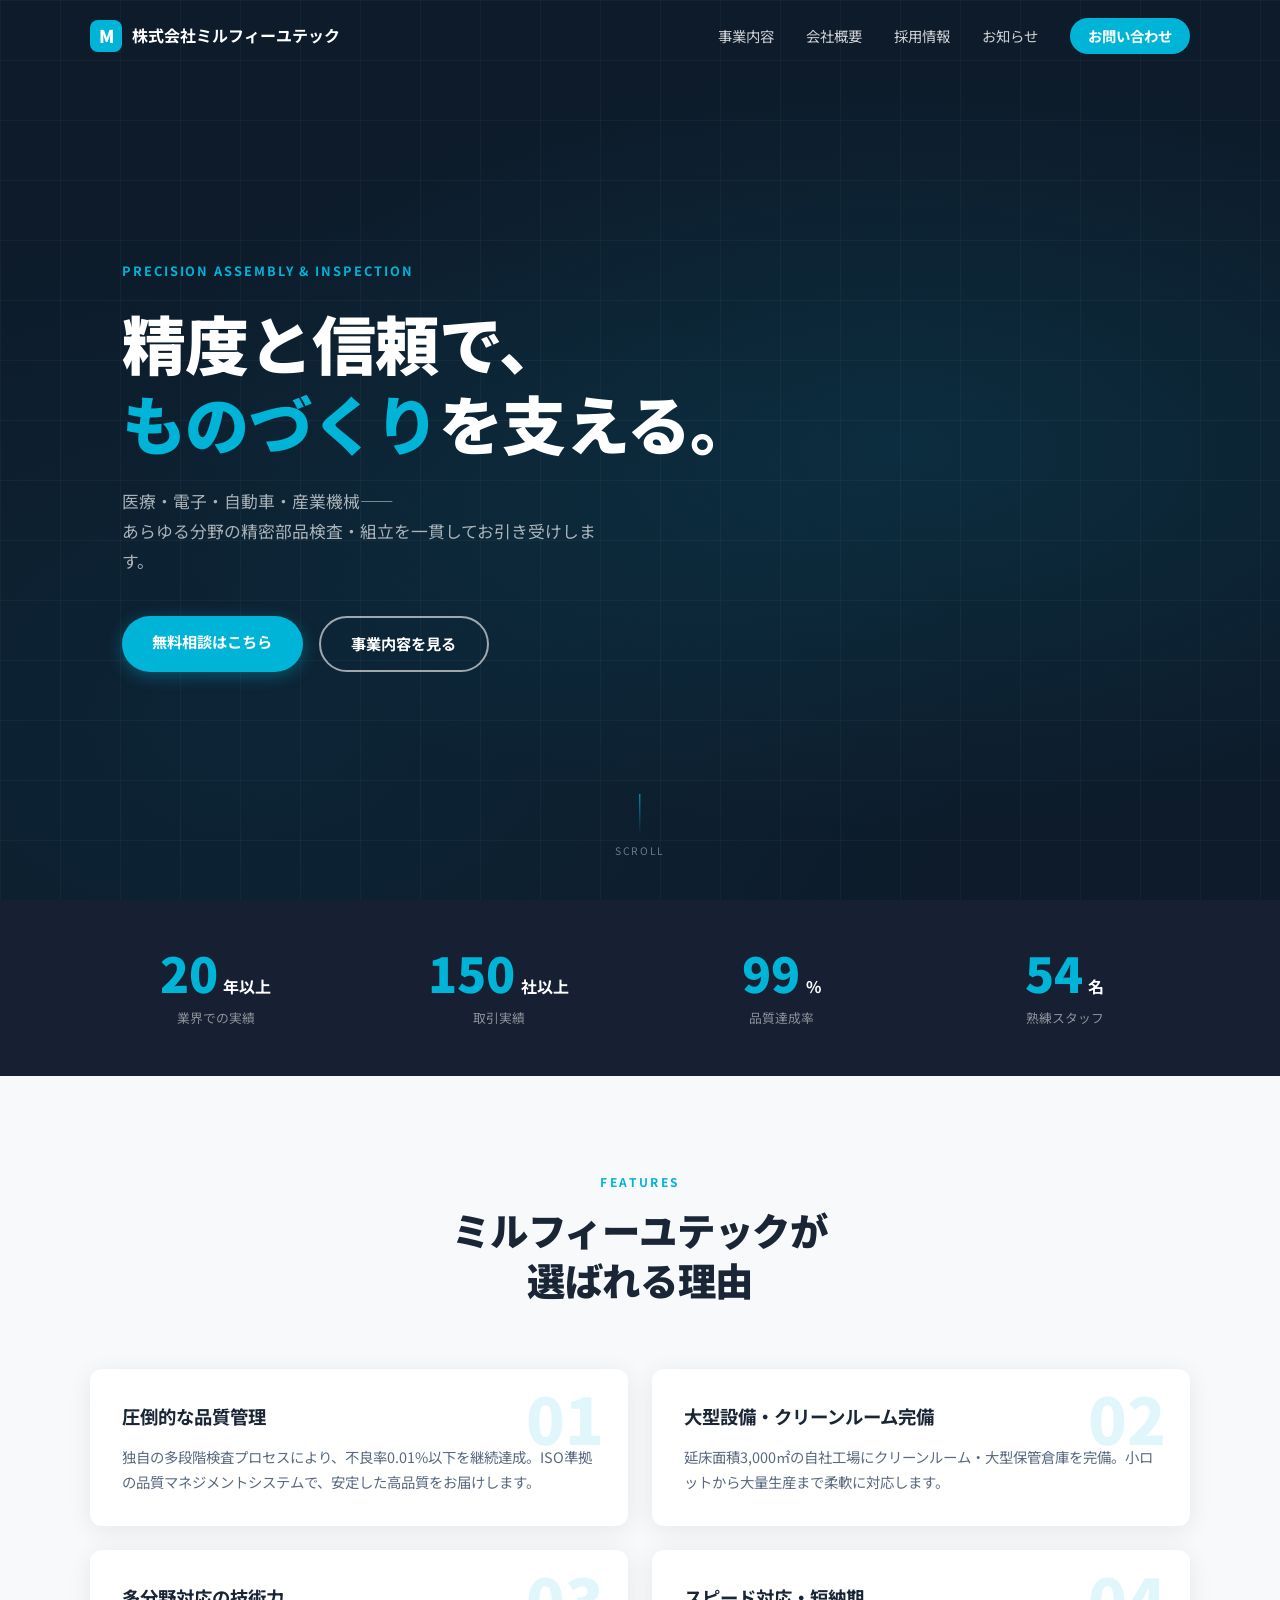
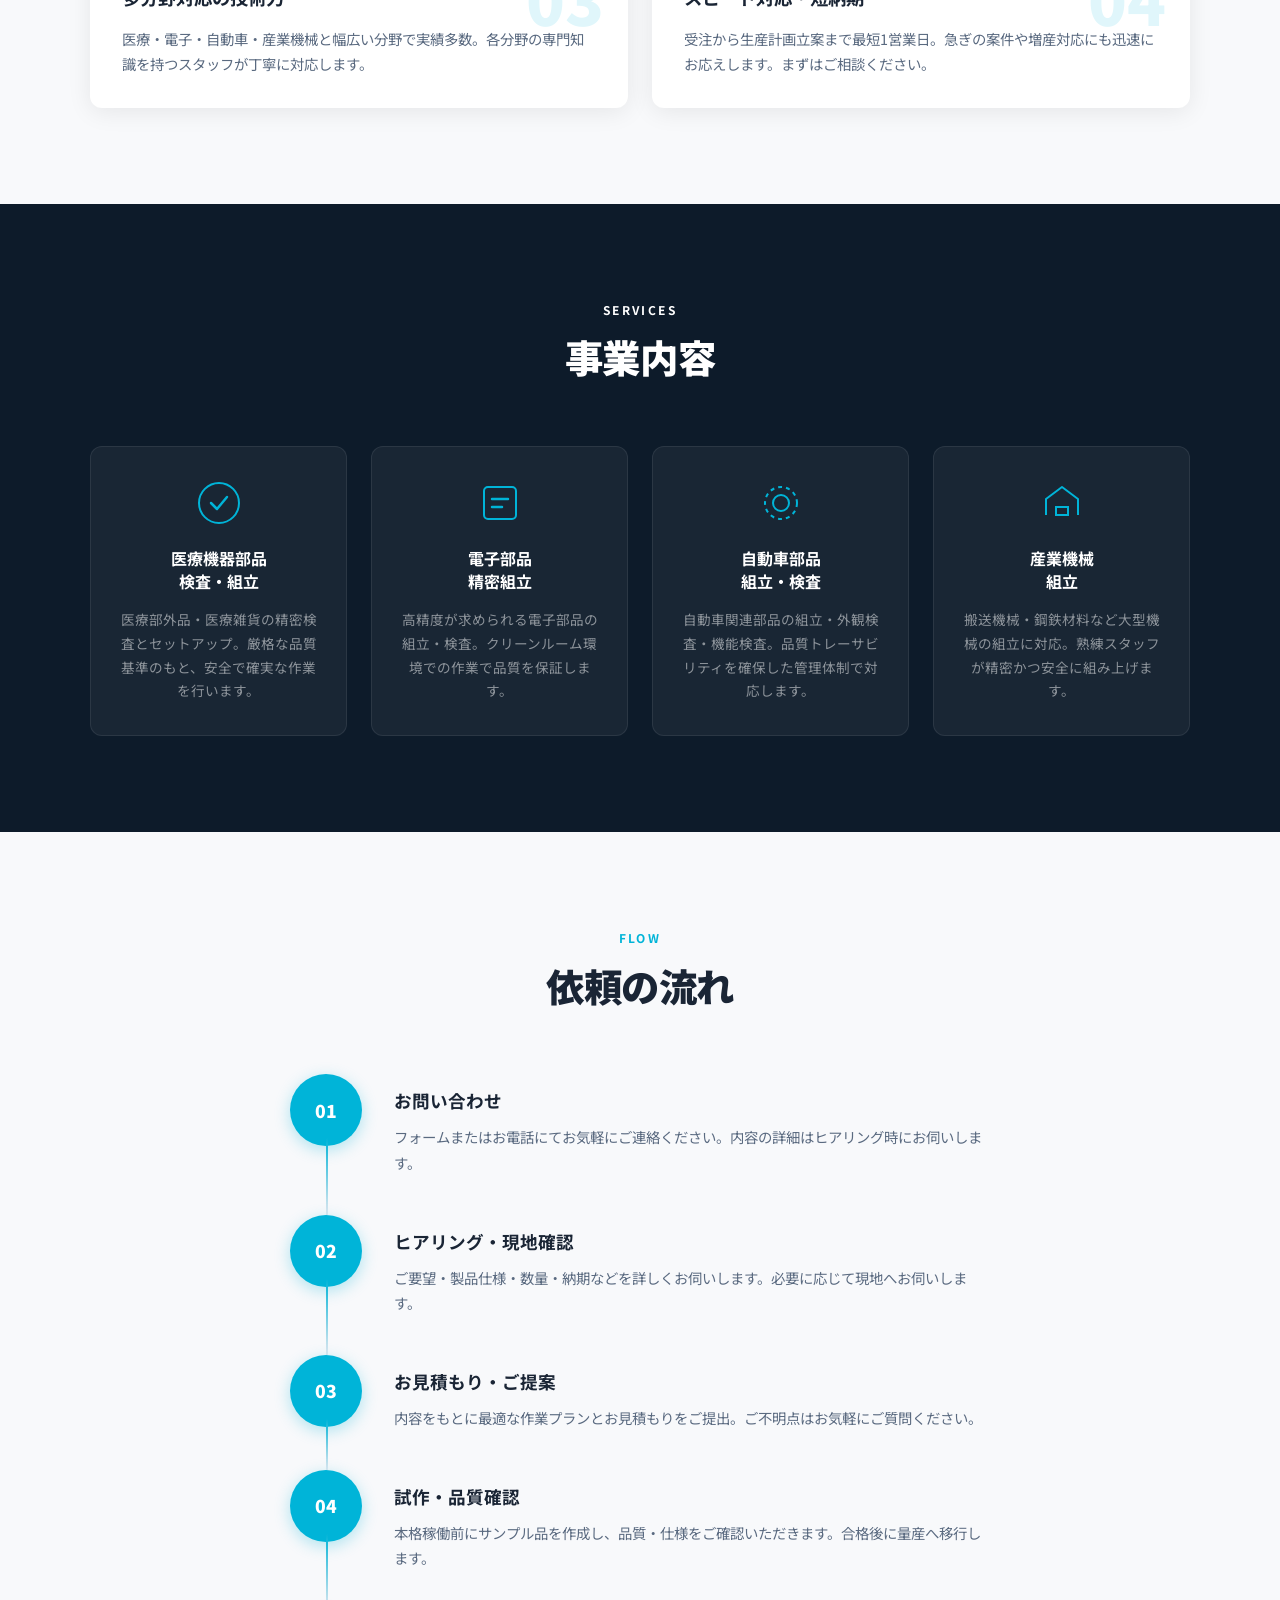
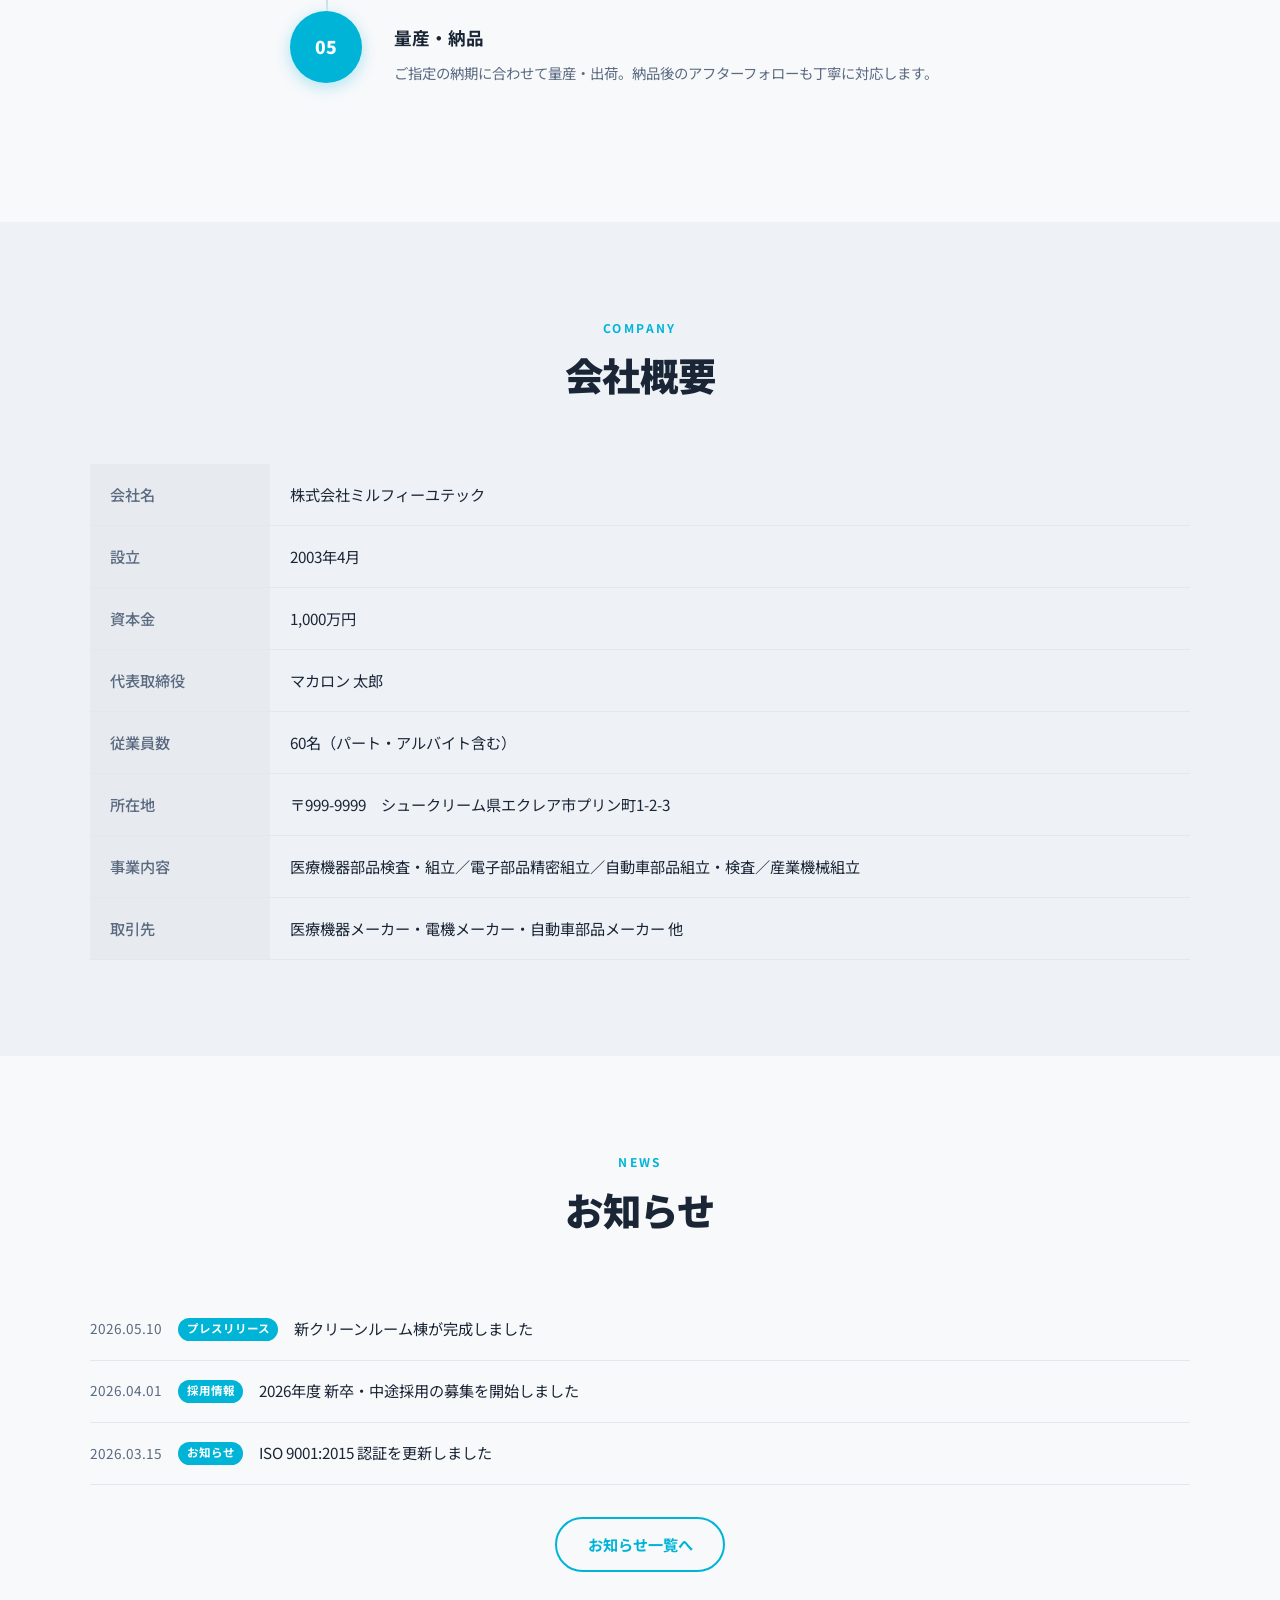
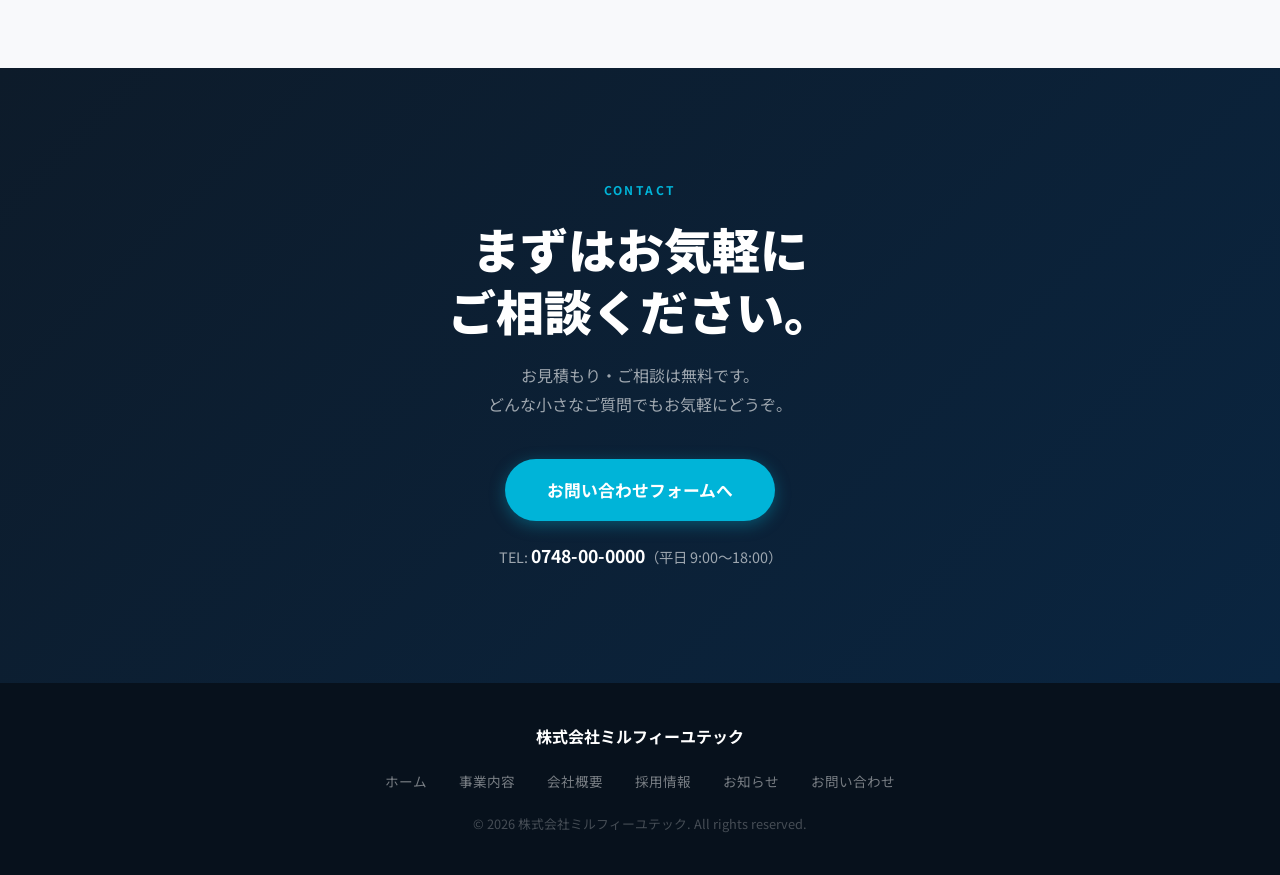
==== commit 4aa343c2: "Deploy: 2026-05-22 01:43" ====
--- a/samples/sample01/index.html
+++ b/samples/sample01/index.html
@@ -3,7 +3,7 @@
 <head>
   <meta charset="UTF-8">
   <meta name="viewport" content="width=device-width, initial-scale=1.0">
-  <title>株式会社ミライテック | 精密部品検査・組立</title>
+  <title>株式会社ミルフィーユテック | 精密部品検査・組立</title>
   <link rel="preconnect" href="https://fonts.googleapis.com">
   <link rel="preconnect" href="https://fonts.gstatic.com" crossorigin>
   <link href="https://fonts.googleapis.com/css2?family=Noto+Sans+JP:wght@400;500;700;900&display=swap" rel="stylesheet">
@@ -14,9 +14,9 @@
   <!-- Nav -->
   <header class="nav" id="top">
     <div class="nav__inner">
-      <a href="#top" class="nav__logo">
+      <a href="index.html" class="nav__logo">
         <span class="nav__logo-mark">M</span>
-        <span>株式会社ミライテック</span>
+        <span>株式会社ミルフィーユテック</span>
       </a>
       <nav>
         <ul class="nav__links">
@@ -27,8 +27,20 @@
           <li><a href="#contact" class="nav__cta">お問い合わせ</a></li>
         </ul>
       </nav>
+      <button class="nav__hamburger" aria-label="メニュー">
+        <span></span><span></span><span></span>
+      </button>
     </div>
   </header>
+
+  <div class="nav__drawer">
+    <a href="services.html">事業内容</a>
+    <a href="company.html">会社概要</a>
+    <a href="recruit.html">採用情報</a>
+    <a href="news.html">お知らせ</a>
+    <a href="#contact" class="nav__cta">お問い合わせ</a>
+  </div>
+  <div class="nav__overlay"></div>
 
   <!-- Hero -->
   <section class="hero" id="hero">
@@ -81,7 +93,7 @@
     <div class="container">
       <div class="section__head">
         <p class="section__label">FEATURES</p>
-        <h2 class="section__title">ミライテックが<br>選ばれる理由</h2>
+        <h2 class="section__title">ミルフィーユテックが<br>選ばれる理由</h2>
       </div>
       <div class="features__grid">
         <div class="feature-card">
@@ -218,7 +230,7 @@
         <tbody>
           <tr>
             <th>会社名</th>
-            <td>株式会社ミライテック</td>
+            <td>株式会社ミルフィーユテック</td>
           </tr>
           <tr>
             <th>設立</th>
@@ -230,7 +242,7 @@
           </tr>
           <tr>
             <th>代表取締役</th>
-            <td>架空 太郎（※架空の人物です）</td>
+            <td>マカロン 太郎</td>
           </tr>
           <tr>
             <th>従業員数</th>
@@ -238,7 +250,7 @@
           </tr>
           <tr>
             <th>所在地</th>
-            <td>〒999-9999　架空県サンプル市ダミー町1-2-3（※架空の住所です）</td>
+            <td>〒999-9999　シュークリーム県エクレア市プリン町1-2-3</td>
           </tr>
           <tr>
             <th>事業内容</th>
@@ -305,7 +317,7 @@
   <!-- Footer -->
   <footer class="footer">
     <div class="footer__inner">
-      <p class="footer__logo">株式会社ミライテック</p>
+      <p class="footer__logo">株式会社ミルフィーユテック</p>
       <nav class="footer__nav">
         <a href="index.html">ホーム</a>
         <a href="services.html">事業内容</a>
@@ -314,16 +326,35 @@
         <a href="news.html">お知らせ</a>
         <a href="#contact">お問い合わせ</a>
       </nav>
-      <p class="footer__copy">© 2026 株式会社ミライテック. All rights reserved.</p>
+      <p class="footer__copy">© 2026 株式会社ミルフィーユテック. All rights reserved.</p>
     </div>
   </footer>
 
   <script>
-    // Nav scroll
     const nav = document.querySelector('.nav');
     window.addEventListener('scroll', () => {
       nav.classList.toggle('nav--scrolled', window.scrollY > 50);
     });
+    const hamburger = document.querySelector('.nav__hamburger');
+    const drawer = document.querySelector('.nav__drawer');
+    const overlay = document.querySelector('.nav__overlay');
+    function closeMenu() {
+      hamburger.classList.remove('is-open');
+      drawer.classList.remove('is-open');
+      overlay.classList.remove('is-open');
+    }
+    hamburger.addEventListener('click', () => {
+      const opening = !drawer.classList.contains('is-open');
+      if (opening) {
+        drawer.classList.add('is-open');
+        overlay.classList.add('is-open');
+        hamburger.classList.add('is-open');
+      } else {
+        closeMenu();
+      }
+    });
+    overlay.addEventListener('click', closeMenu);
+    drawer.querySelectorAll('a').forEach(a => a.addEventListener('click', closeMenu));
 
     // Counter animation
     const counters = document.querySelectorAll('.stats__num');
--- a/samples/sample01/style.css
+++ b/samples/sample01/style.css
@@ -908,7 +908,76 @@
   .env__grid { grid-template-columns: 1fr; }
 }
 
+/* ===== Hamburger ===== */
+.nav__hamburger {
+  display: none;
+  flex-direction: column;
+  justify-content: center;
+  gap: 5px;
+  width: 36px; height: 36px;
+  background: none;
+  border: none;
+  cursor: pointer;
+  padding: 4px;
+  z-index: 200;
+}
+.nav__hamburger span {
+  display: block;
+  width: 100%; height: 2px;
+  background: #fff;
+  border-radius: 2px;
+  transition: all 0.3s;
+  transform-origin: center;
+}
+.nav__hamburger.is-open span:nth-child(1) { transform: translateY(7px) rotate(45deg); }
+.nav__hamburger.is-open span:nth-child(2) { opacity: 0; }
+.nav__hamburger.is-open span:nth-child(3) { transform: translateY(-7px) rotate(-45deg); }
+
+.nav__overlay {
+  display: none;
+  position: fixed;
+  inset: 0;
+  background: rgba(0,0,0,0.45);
+  z-index: 149;
+}
+.nav__overlay.is-open { display: block; }
+
+.nav__drawer {
+  position: fixed;
+  top: 0; right: 0; bottom: 0;
+  width: 75%;
+  max-width: 300px;
+  background: #0d1b2a;
+  z-index: 150;
+  display: flex;
+  flex-direction: column;
+  padding: 5rem 2rem 3rem;
+  gap: 0;
+  transform: translateX(100%);
+  transition: transform 0.3s cubic-bezier(0.4, 0, 0.2, 1);
+}
+.nav__drawer.is-open { transform: translateX(0); }
+.nav__drawer a {
+  color: rgba(255,255,255,0.8);
+  font-size: 1.05rem;
+  font-weight: 700;
+  padding: 1rem 0;
+  border-bottom: 1px solid rgba(255,255,255,0.07);
+  transition: color 0.2s;
+}
+.nav__drawer a:hover { color: var(--color-accent); }
+.nav__drawer .nav__cta {
+  margin-top: 1.5rem;
+  background: var(--color-accent);
+  color: #fff;
+  text-align: center;
+  padding: 0.75em 1.5em;
+  border-radius: 99px;
+  border: none;
+}
+
 @media (max-width: 640px) {
+  .nav__hamburger { display: flex; }
   .nav__links { display: none; }
   .features__grid { grid-template-columns: 1fr; }
   .services__grid { grid-template-columns: 1fr; }
